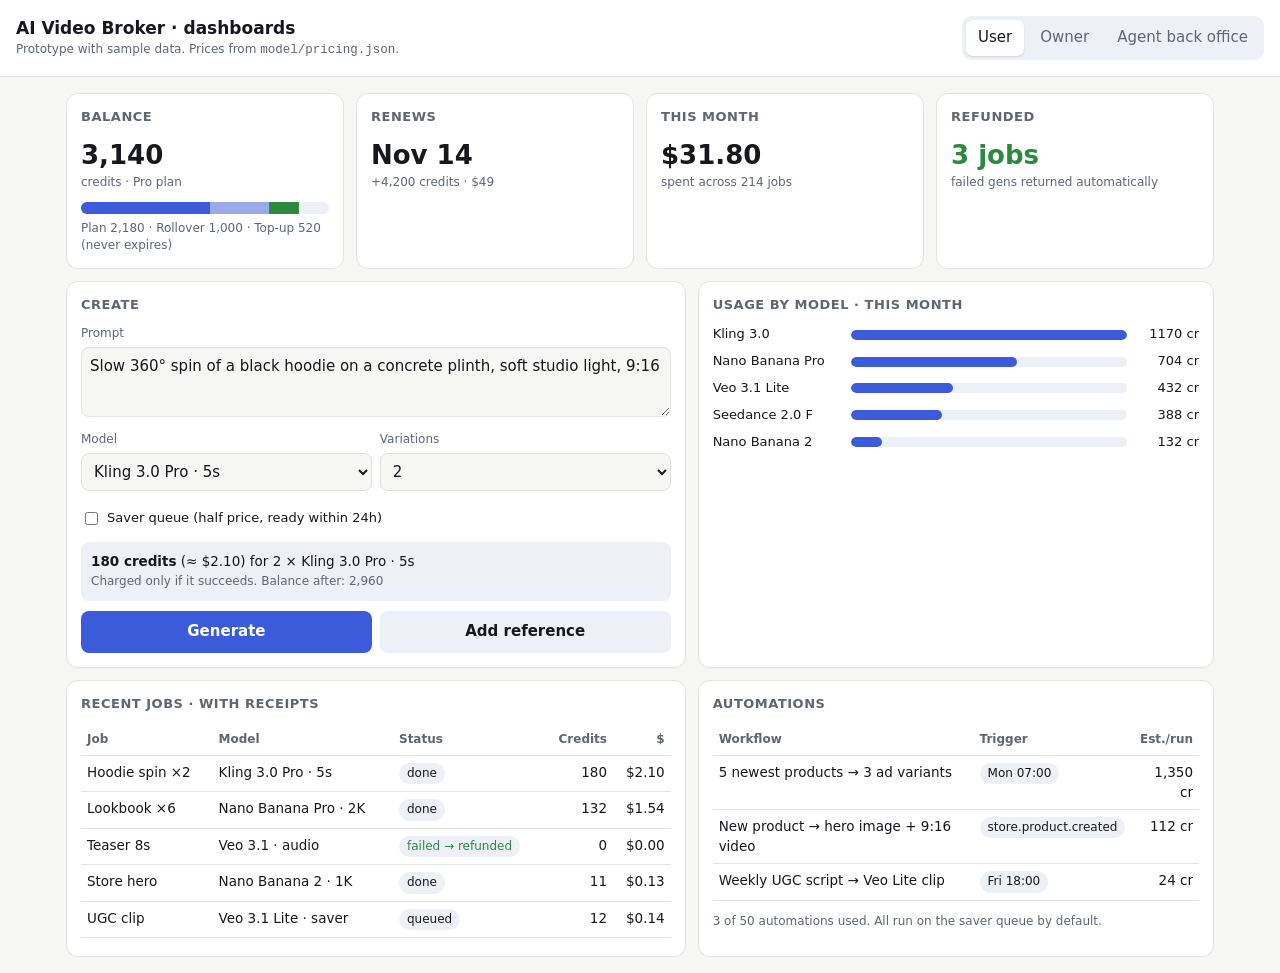
==== ventures/video-broker/dashboards/index.html @ 24be9434 "Add AI video broker venture: business plan, pricing model, architecture, dashboards Business/sales/m" ====
<!doctype html>
<html lang="en">
<head>
<meta charset="utf-8">
<meta name="viewport" content="width=device-width, initial-scale=1">
<title>Broker Dashboards</title>
<style>
:root{
  --bg:#f6f6f4;--panel:#ffffff;--ink:#16181d;--muted:#5f6672;--line:#e3e4e1;
  --accent:#3b5bdb;--accent-ink:#ffffff;--good:#2b8a3e;--warn:#c77700;--bad:#c92a2a;
  --bar:#3b5bdb;--bar2:#9aa9e8;--chip:#eef0f7;
}
@media (prefers-color-scheme: dark){
  :root:not([data-theme="light"]){
    --bg:#0f1115;--panel:#171a21;--ink:#e8eaed;--muted:#9aa1ad;--line:#262a33;
    --accent:#7b93f0;--accent-ink:#0f1115;--good:#55c271;--warn:#e9a23b;--bad:#ef6b6b;
    --bar:#7b93f0;--bar2:#3d4a80;--chip:#20242e;
  }
}
:root[data-theme="dark"]{
  --bg:#0f1115;--panel:#171a21;--ink:#e8eaed;--muted:#9aa1ad;--line:#262a33;
  --accent:#7b93f0;--accent-ink:#0f1115;--good:#55c271;--warn:#e9a23b;--bad:#ef6b6b;
  --bar:#7b93f0;--bar2:#3d4a80;--chip:#20242e;
}
*{box-sizing:border-box}
body{margin:0;background:var(--bg);color:var(--ink);font:15px/1.45 system-ui,-apple-system,"Segoe UI",Roboto,sans-serif}
header{display:flex;flex-wrap:wrap;gap:12px;align-items:center;justify-content:space-between;padding:16px;border-bottom:1px solid var(--line);background:var(--panel);position:sticky;top:0;z-index:2}
header h1{font-size:17px;margin:0}
.note{font-size:12px;color:var(--muted)}
nav{display:flex;gap:4px;background:var(--chip);padding:4px;border-radius:10px}
nav button{border:0;background:transparent;color:var(--muted);padding:7px 12px;border-radius:7px;font:inherit;cursor:pointer}
nav button[aria-selected="true"]{background:var(--panel);color:var(--ink);box-shadow:0 1px 2px rgba(0,0,0,.12)}
main{max-width:1180px;margin:0 auto;padding:16px}
section[hidden]{display:none}
.grid{display:grid;gap:12px}
.kpis{grid-template-columns:repeat(auto-fit,minmax(160px,1fr))}
.two{grid-template-columns:1fr}
@media(min-width:880px){.two{grid-template-columns:1.2fr 1fr}}
.card{background:var(--panel);border:1px solid var(--line);border-radius:12px;padding:14px;min-width:0}
.card h2{font-size:13px;font-weight:600;color:var(--muted);margin:0 0 10px;text-transform:uppercase;letter-spacing:.04em}
.big{font-size:26px;font-weight:650;font-variant-numeric:tabular-nums}
.sub{font-size:12px;color:var(--muted)}
.good{color:var(--good)}.warn{color:var(--warn)}.bad{color:var(--bad)}
table{width:100%;border-collapse:collapse;font-size:13.5px;font-variant-numeric:tabular-nums}
th,td{text-align:left;padding:7px 6px;border-bottom:1px solid var(--line);vertical-align:top}
th{color:var(--muted);font-weight:600;font-size:12px}
td.n,th.n{text-align:right}
.scroll{overflow-x:auto}
.bars{display:grid;gap:8px}
.bar-row{display:grid;grid-template-columns:130px 1fr 64px;gap:8px;align-items:center;font-size:13px}
.bar-track{height:10px;background:var(--chip);border-radius:5px;overflow:hidden}
.bar-fill{height:100%;background:var(--bar);border-radius:5px}
.meter{height:12px;background:var(--chip);border-radius:6px;overflow:hidden;display:flex;margin:10px 0 6px}
.meter span{display:block;height:100%}
label{font-size:12px;color:var(--muted);display:block;margin:8px 0 4px}
textarea,select,input{width:100%;font:inherit;color:var(--ink);background:var(--bg);border:1px solid var(--line);border-radius:8px;padding:8px}
textarea{min-height:70px;resize:vertical}
.row{display:flex;gap:8px;flex-wrap:wrap;align-items:center}
.row>*{flex:1 1 140px}
.btn{border:0;background:var(--accent);color:var(--accent-ink);padding:10px 14px;border-radius:8px;font:inherit;font-weight:600;cursor:pointer}
.btn.ghost{background:var(--chip);color:var(--ink)}
.quote{margin-top:10px;padding:10px;border-radius:8px;background:var(--chip);font-size:13.5px}
.chip{display:inline-block;padding:2px 8px;border-radius:999px;background:var(--chip);font-size:12px}
.toggle{display:flex;gap:6px;align-items:center;font-size:13px;color:var(--ink)}
.toggle input{width:auto}
code,pre{font-family:ui-monospace,SFMono-Regular,Menlo,monospace;font-size:12.5px}
pre{background:var(--chip);padding:10px;border-radius:8px;overflow-x:auto;margin:0}
.stack>*+*{margin-top:12px}
</style>
</head>
<body>
<header>
  <div>
    <h1>AI Video Broker · dashboards</h1>
    <div class="note">Prototype with sample data. Prices from <code>model/pricing.json</code>.</div>
  </div>
  <nav role="tablist">
    <button role="tab" aria-selected="true" data-tab="user">User</button>
    <button role="tab" aria-selected="false" data-tab="owner">Owner</button>
    <button role="tab" aria-selected="false" data-tab="agents">Agent back office</button>
  </nav>
</header>

<main>
<!-- ============ USER ============ -->
<section id="user" class="stack">
  <div class="grid kpis">
    <div class="card"><h2>Balance</h2><div class="big">3,140</div><div class="sub">credits · Pro plan</div>
      <div class="meter" title="Plan grant / rollover / top-up">
        <span style="width:52%;background:var(--bar)"></span><span style="width:24%;background:var(--bar2)"></span><span style="width:12%;background:var(--good)"></span>
      </div>
      <div class="sub">Plan 2,180 · Rollover 1,000 · Top-up 520 (never expires)</div></div>
    <div class="card"><h2>Renews</h2><div class="big">Nov 14</div><div class="sub">+4,200 credits · $49</div></div>
    <div class="card"><h2>This month</h2><div class="big">$31.80</div><div class="sub">spent across 214 jobs</div></div>
    <div class="card"><h2>Refunded</h2><div class="big good">3 jobs</div><div class="sub">failed gens returned automatically</div></div>
  </div>

  <div class="grid two">
    <div class="card">
      <h2>Create</h2>
      <label for="prompt">Prompt</label>
      <textarea id="prompt">Slow 360° spin of a black hoodie on a concrete plinth, soft studio light, 9:16</textarea>
      <div class="row">
        <div><label for="model">Model</label><select id="model"></select></div>
        <div><label for="count">Variations</label><select id="count"><option>1</option><option selected>2</option><option>4</option></select></div>
      </div>
      <div class="row" style="margin-top:10px">
        <label class="toggle"><input type="checkbox" id="saver"> Saver queue (half price, ready within 24h)</label>
      </div>
      <div class="quote" id="quote"></div>
      <div class="row" style="margin-top:10px"><button class="btn" id="go">Generate</button><button class="btn ghost">Add reference</button></div>
    </div>
    <div class="card">
      <h2>Usage by model · this month</h2>
      <div class="bars" id="usage"></div>
    </div>
  </div>

  <div class="grid two">
    <div class="card scroll">
      <h2>Recent jobs · with receipts</h2>
      <table id="jobs"><thead><tr><th>Job</th><th>Model</th><th>Status</th><th class="n">Credits</th><th class="n">$</th></tr></thead><tbody></tbody></table>
    </div>
    <div class="card">
      <h2>Automations</h2>
      <table><thead><tr><th>Workflow</th><th>Trigger</th><th class="n">Est./run</th></tr></thead><tbody>
        <tr><td>5 newest products → 3 ad variants</td><td><span class="chip">Mon 07:00</span></td><td class="n">1,350 cr</td></tr>
        <tr><td>New product → hero image + 9:16 video</td><td><span class="chip">store.product.created</span></td><td class="n">112 cr</td></tr>
        <tr><td>Weekly UGC script → Veo Lite clip</td><td><span class="chip">Fri 18:00</span></td><td class="n">24 cr</td></tr>
      </tbody></table>
      <p class="sub">3 of 50 automations used. All run on the saver queue by default.</p>
    </div>
  </div>
</section>

<!-- ============ OWNER ============ -->
<section id="owner" class="stack" hidden>
  <div class="grid kpis">
    <div class="card"><h2>MRR</h2><div class="big">$67.5k</div><div class="sub good">+11.2% m/m</div></div>
    <div class="card"><h2>Paid subs</h2><div class="big">1,500</div><div class="sub">60/30/10 Creator/Pro/Studio</div></div>
    <div class="card"><h2>Gross margin</h2><div class="big">58%</div><div class="sub">target ≥ 55%</div></div>
    <div class="card"><h2>Credit utilization</h2><div class="big">63%</div><div class="sub">of granted credits spent</div></div>
    <div class="card"><h2>Rollover liability</h2><div class="big warn">$9.8k</div><div class="sub">unspent credits (deferred revenue)</div></div>
    <div class="card"><h2>Failed jobs</h2><div class="big">1.9%</div><div class="sub">all auto-refunded</div></div>
  </div>

  <div class="grid two">
    <div class="card scroll">
      <h2>Margin by model</h2>
      <p class="sub" style="margin-top:-6px">Per-job margin on credits actually spent. The 58% headline also counts plan credits that go unused.</p>
      <table id="margin"><thead><tr><th>Model</th><th class="n">Jobs</th><th class="n">Revenue</th><th class="n">Wholesale</th><th class="n">GM</th></tr></thead><tbody></tbody></table>
    </div>
    <div class="card">
      <h2>Provider spend · month to date</h2>
      <div class="bars" id="providers"></div>
      <p class="sub">Prepaid wallet floors alert at 5 days of runway.</p>
    </div>
  </div>

  <div class="grid two">
    <div class="card scroll">
      <h2>Cohort retention (logo)</h2>
      <table><thead><tr><th>Cohort</th><th class="n">M1</th><th class="n">M2</th><th class="n">M3</th><th class="n">M6</th></tr></thead><tbody>
        <tr><td>May</td><td class="n">88%</td><td class="n">79%</td><td class="n">73%</td><td class="n">62%</td></tr>
        <tr><td>Jun</td><td class="n">90%</td><td class="n">82%</td><td class="n">76%</td><td class="n">—</td></tr>
        <tr><td>Jul</td><td class="n">91%</td><td class="n">84%</td><td class="n">—</td><td class="n">—</td></tr>
      </tbody></table>
    </div>
    <div class="card">
      <h2>Acquisition · last 30 days</h2>
      <div class="bars" id="channels"></div>
      <p class="sub">CAC per paid sub. Kill line: $60 Creator / $120 Pro.</p>
    </div>
  </div>
</section>

<!-- ============ AGENTS ============ -->
<section id="agents" class="stack" hidden>
  <div class="grid kpis">
    <div class="card"><h2>Active agent keys</h2><div class="big">4</div><div class="sub">of 5 on Pro</div></div>
    <div class="card"><h2>Agent spend MTD</h2><div class="big">1,912</div><div class="sub">credits · capped at 3,000</div></div>
    <div class="card"><h2>Tasks today</h2><div class="big">37</div><div class="sub">2 waiting for approval</div></div>
    <div class="card"><h2>Blocked by caps</h2><div class="big warn">1</div><div class="sub">over per-job limit</div></div>
  </div>

  <div class="card scroll">
    <h2>Agent keys</h2>
    <table id="keys"><thead><tr><th>Agent</th><th>Surface</th><th>Scopes</th><th class="n">Per-job cap</th><th class="n">MTD / monthly cap</th></tr></thead><tbody></tbody></table>
  </div>

  <div class="grid two">
    <div class="card scroll">
      <h2>Task queue</h2>
      <table><thead><tr><th>Task</th><th>Agent</th><th>Status</th><th class="n">Credits</th></tr></thead><tbody>
        <tr><td>3 ad variants · SKU HGL-112</td><td>FORGE (Claude)</td><td><span class="chip">running</span></td><td class="n">270 held</td></tr>
        <tr><td>Veo 3.1 8s launch teaser</td><td>Slack bot</td><td><span class="chip warn">needs approval</span></td><td class="n">513</td></tr>
        <tr><td>Nano Banana Pro lookbook ×12</td><td>n8n</td><td><span class="chip">saver · queued</span></td><td class="n">132 held</td></tr>
        <tr><td>Seedance 2.0 15s</td><td>Discord bot</td><td><span class="chip bad">blocked: per-job cap</span></td><td class="n">0</td></tr>
      </tbody></table>
    </div>
    <div class="card">
      <h2>Connect an agent</h2>
      <p class="sub">Claude: Settings → Connectors → Add custom connector, then paste the URL. Headless agents use a bearer key.</p>
      <pre>{
  "mcpServers": {
    "video-broker": {
      "type": "http",
      "url": "https://api.example.com/mcp",
      "headers": { "Authorization": "Bearer ak_live_…" }
    }
  }
}</pre>
      <p class="sub">Tools: list_models · quote · generate · get_job · cancel_job · upload_media · list_workflows · run_workflow · create_workflow · get_balance · list_library · store_list_products · request_topup_link</p>
    </div>
  </div>

  <div class="card scroll">
    <h2>Audit log</h2>
    <table><thead><tr><th>Time</th><th>Key</th><th>Tool</th><th>Result</th><th class="n">Credits</th></tr></thead><tbody>
      <tr><td>09:42</td><td>FORGE</td><td>generate</td><td>hold → running</td><td class="n">−270 held</td></tr>
      <tr><td>09:40</td><td>FORGE</td><td>quote</td><td>q_8f2 · 270 cr</td><td class="n">0</td></tr>
      <tr><td>09:31</td><td>Discord bot</td><td>generate</td><td>refused: 488 &gt; per-job cap 300</td><td class="n">0</td></tr>
      <tr><td>08:05</td><td>n8n</td><td>run_workflow</td><td>pre-quoted 132 · saver lane</td><td class="n">−132 held</td></tr>
      <tr><td>07:58</td><td>Slack bot</td><td>request_topup_link</td><td>link sent to owner</td><td class="n">0</td></tr>
    </tbody></table>
  </div>
</section>
</main>

<script>
// Keep in sync with model/pricing.json (wholesale USD, markup 1.6, saver 0.5, Pro plan rate).
const MARKUP = 1.6, SAVER = 0.5, FACE = 0.01, PLAN_RATE = 49 / 4200;
const MODELS = [
  ["Auto · fast & cheap (Veo 3.1 Lite 5s)", 0.15],
  ["Nano Banana 2 · 1K image", 0.067],
  ["Nano Banana Pro · 2K image", 0.134],
  ["Kling 2.5 Turbo · 5s", 0.35],
  ["Kling 3.0 Pro · 5s", 0.56],
  ["Seedance 2.0 Fast · 720p 5s", 1.21],
  ["Seedance 2.0 · 720p 5s", 1.52],
  ["Veo 3.1 · 8s · audio", 3.20],
];
const credits = (w, saver) => Math.ceil(w * MARKUP * (saver ? SAVER : 1) / FACE);

const sel = document.getElementById("model");
MODELS.forEach(([name], i) => sel.add(new Option(name, i, false, i === 4)));
function renderQuote(){
  const [name, w] = MODELS[sel.value];
  const n = +document.getElementById("count").value;
  const saver = document.getElementById("saver").checked;
  const c = credits(w, saver) * n;
  document.getElementById("quote").innerHTML =
    `<b>${c.toLocaleString()} credits</b> (≈ $${(c * PLAN_RATE).toFixed(2)}) for ${n} × ${name}` +
    (saver ? " · saver queue" : "") + `<br><span class="sub">Charged only if it succeeds. Balance after: ${(3140 - c).toLocaleString()}</span>`;
}
["model","count","saver"].forEach(id => document.getElementById(id).addEventListener("input", renderQuote));
renderQuote();
document.getElementById("go").addEventListener("click", () => {
  document.getElementById("quote").insertAdjacentHTML("beforeend", '<br><span class="good">Queued (prototype: nothing is sent).</span>');
});

function bars(el, rows, fmt){
  const max = Math.max(...rows.map(r => r[1]));
  document.getElementById(el).innerHTML = rows.map(([k, v]) =>
    `<div class="bar-row"><span>${k}</span><div class="bar-track"><div class="bar-fill" style="width:${v / max * 100}%"></div></div><span style="text-align:right">${fmt(v)}</span></div>`).join("");
}
bars("usage", [["Kling 3.0", 1170], ["Nano Banana Pro", 704], ["Veo 3.1 Lite", 432], ["Seedance 2.0 F", 388], ["Nano Banana 2", 132]], v => v + " cr");
bars("providers", [["fal.ai (Kling, Veo Lite)", 12400], ["Google (Nano Banana, Veo)", 10400], ["BytePlus (Seedance)", 4700]], v => "$" + (v / 1000).toFixed(1) + "k");
bars("channels", [["Affiliates", 31], ["Organic social", 12], ["SEO", 18], ["TikTok ads", 54], ["Meta ads", 71]], v => "$" + v);

const jobs = [
  ["Hoodie spin ×2", "Kling 3.0 Pro · 5s", "done", 180],
  ["Lookbook ×6", "Nano Banana Pro · 2K", "done", 132],
  ["Teaser 8s", "Veo 3.1 · audio", "failed → refunded", 0],
  ["Store hero", "Nano Banana 2 · 1K", "done", 11],
  ["UGC clip", "Veo 3.1 Lite · saver", "queued", 12],
];
document.querySelector("#jobs tbody").innerHTML = jobs.map(([j, m, s, c]) =>
  `<tr><td>${j}</td><td>${m}</td><td><span class="chip ${s.startsWith("failed") ? "good" : ""}">${s}</span></td><td class="n">${c}</td><td class="n">$${(c * PLAN_RATE).toFixed(2)}</td></tr>`).join("");

// Revenue at credit face value; wholesale = revenue / markup (saver jobs earn half and cost half).
const marginRows = [["Kling 3.0 Pro", 16500, 0.56], ["Nano Banana Pro", 35400, 0.134], ["Veo 3.1 Lite", 20900, 0.15], ["Seedance 2.0 Fast", 3900, 1.21], ["Veo 3.1 8s", 1250, 3.20], ["Nano Banana 2", 24400, 0.067]];
document.querySelector("#margin tbody").innerHTML = marginRows.map(([m, n, w]) => {
  const rev = n * credits(w) * PLAN_RATE, cost = n * w, gm = (1 - cost / rev) * 100;
  return `<tr><td>${m}</td><td class="n">${n.toLocaleString()}</td><td class="n">$${(rev / 1000).toFixed(1)}k</td><td class="n">$${(cost / 1000).toFixed(1)}k</td><td class="n">${gm.toFixed(0)}%</td></tr>`;
}).join("");

const keys = [
  ["FORGE (Claude connector)", "MCP · OAuth", "jobs:write, workflows:run", 300, 1240, 1500],
  ["Slack bot", "Slack", "jobs:write · approval > 400", 600, 380, 800],
  ["n8n nightly", "REST", "workflows:run", 200, 260, 500],
  ["Discord bot", "Discord", "jobs:write", 300, 32, 200],
];
document.querySelector("#keys tbody").innerHTML = keys.map(([a, s, sc, pj, mtd, cap]) =>
  `<tr><td>${a}</td><td>${s}</td><td><span class="chip">${sc}</span></td><td class="n">${pj}</td><td class="n ${mtd / cap > .8 ? "warn" : ""}">${mtd.toLocaleString()} / ${cap.toLocaleString()}</td></tr>`).join("");

document.querySelectorAll("nav button").forEach(b => b.addEventListener("click", () => {
  document.querySelectorAll("nav button").forEach(x => x.setAttribute("aria-selected", x === b));
  document.querySelectorAll("main section").forEach(s => s.hidden = s.id !== b.dataset.tab);
  try { localStorage.setItem("tab", b.dataset.tab); } catch (e) {}
}));
try { const t = localStorage.getItem("tab"); if (t) document.querySelector(`nav [data-tab="${t}"]`)?.click(); } catch (e) {}
</script>
</body>
</html>
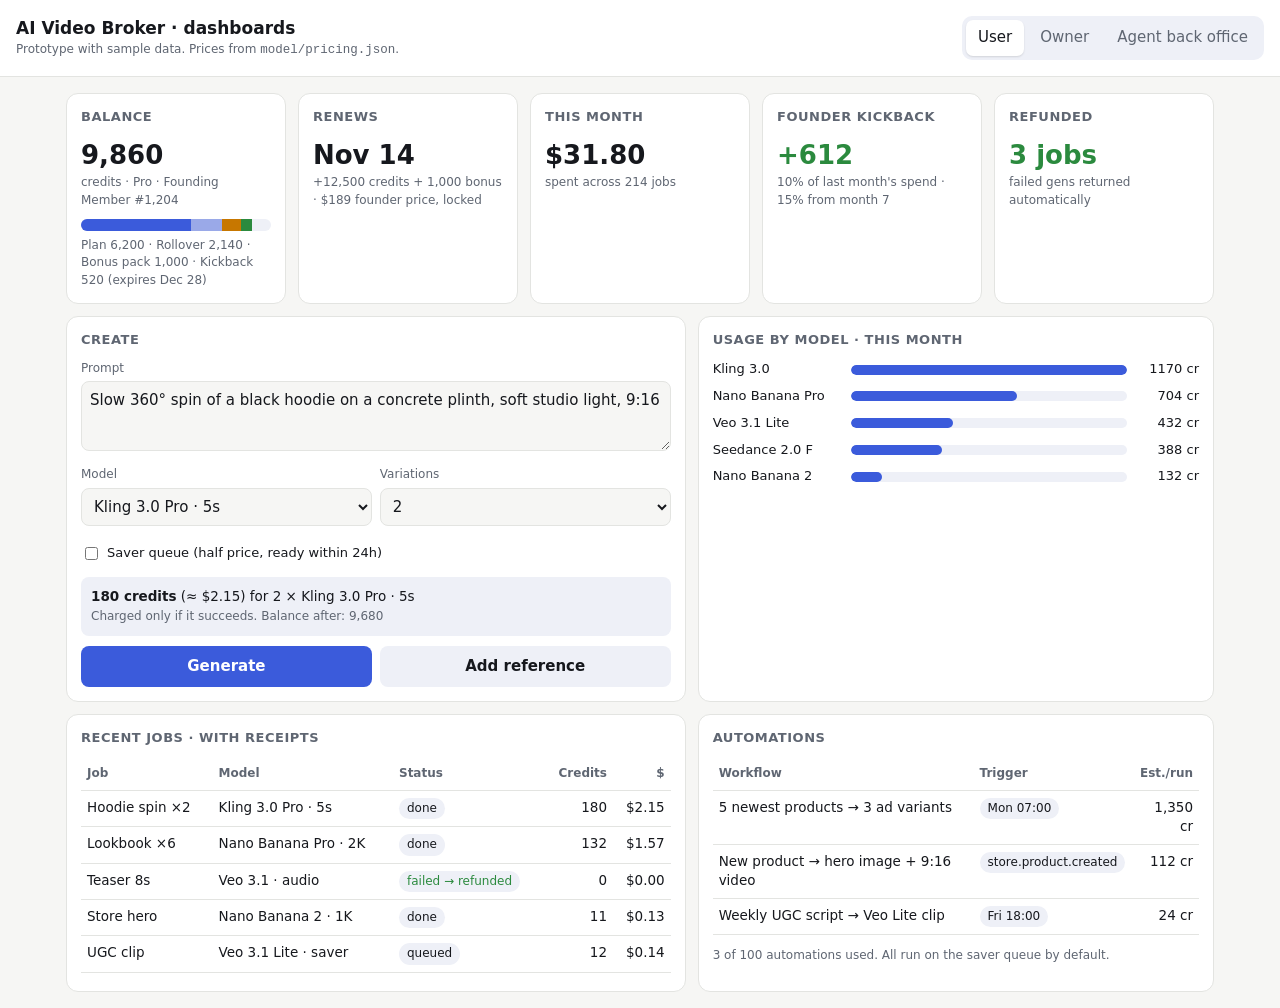
==== commit a8545241: "Reprice video broker as premium tier with Founding Members; add profit rule and home page design - P" ====
--- a/ventures/video-broker/dashboards/index.html
+++ b/ventures/video-broker/dashboards/index.html
@@ -85,13 +85,14 @@
 <!-- ============ USER ============ -->
 <section id="user" class="stack">
   <div class="grid kpis">
-    <div class="card"><h2>Balance</h2><div class="big">3,140</div><div class="sub">credits · Pro plan</div>
+    <div class="card"><h2>Balance</h2><div class="big">9,860</div><div class="sub">credits · Pro · Founding Member #1,204</div>
       <div class="meter" title="Plan grant / rollover / top-up">
-        <span style="width:52%;background:var(--bar)"></span><span style="width:24%;background:var(--bar2)"></span><span style="width:12%;background:var(--good)"></span>
+        <span style="width:58%;background:var(--bar)"></span><span style="width:16%;background:var(--bar2)"></span><span style="width:10%;background:var(--warn)"></span><span style="width:6%;background:var(--good)"></span>
       </div>
-      <div class="sub">Plan 2,180 · Rollover 1,000 · Top-up 520 (never expires)</div></div>
-    <div class="card"><h2>Renews</h2><div class="big">Nov 14</div><div class="sub">+4,200 credits · $49</div></div>
+      <div class="sub">Plan 6,200 · Rollover 2,140 · Bonus pack 1,000 · Kickback 520 (expires Dec 28)</div></div>
+    <div class="card"><h2>Renews</h2><div class="big">Nov 14</div><div class="sub">+12,500 credits + 1,000 bonus · $189 founder price, locked</div></div>
     <div class="card"><h2>This month</h2><div class="big">$31.80</div><div class="sub">spent across 214 jobs</div></div>
+    <div class="card"><h2>Founder kickback</h2><div class="big good">+612</div><div class="sub">10% of last month's spend · 15% from month 7</div></div>
     <div class="card"><h2>Refunded</h2><div class="big good">3 jobs</div><div class="sub">failed gens returned automatically</div></div>
   </div>
 
@@ -128,7 +129,7 @@
         <tr><td>New product → hero image + 9:16 video</td><td><span class="chip">store.product.created</span></td><td class="n">112 cr</td></tr>
         <tr><td>Weekly UGC script → Veo Lite clip</td><td><span class="chip">Fri 18:00</span></td><td class="n">24 cr</td></tr>
       </tbody></table>
-      <p class="sub">3 of 50 automations used. All run on the saver queue by default.</p>
+      <p class="sub">3 of 100 automations used. All run on the saver queue by default.</p>
     </div>
   </div>
 </section>
@@ -136,11 +137,13 @@
 <!-- ============ OWNER ============ -->
 <section id="owner" class="stack" hidden>
   <div class="grid kpis">
-    <div class="card"><h2>MRR</h2><div class="big">$67.5k</div><div class="sub good">+11.2% m/m</div></div>
-    <div class="card"><h2>Paid subs</h2><div class="big">1,500</div><div class="sub">60/30/10 Creator/Pro/Studio</div></div>
-    <div class="card"><h2>Gross margin</h2><div class="big">58%</div><div class="sub">target ≥ 55%</div></div>
+    <div class="card"><h2>MRR</h2><div class="big">$180k</div><div class="sub good">+11.2% m/m</div></div>
+    <div class="card"><h2>Paid subs</h2><div class="big">1,000</div><div class="sub">50/30/15/5 Starter/Pro/Studio/Elite</div></div>
+    <div class="card"><h2>Gross margin</h2><div class="big">55%</div><div class="sub">worst-case floor 25% · CI-enforced</div></div>
     <div class="card"><h2>Credit utilization</h2><div class="big">63%</div><div class="sub">of granted credits spent</div></div>
-    <div class="card"><h2>Rollover liability</h2><div class="big warn">$9.8k</div><div class="sub">unspent credits (deferred revenue)</div></div>
+    <div class="card"><h2>Rollover liability</h2><div class="big warn">$24.6k</div><div class="sub">unspent credits (deferred revenue)</div></div>
+    <div class="card"><h2>Founding seats</h2><div class="big">1,000</div><div class="sub">of 10,000 claimed · kickback liability $3.1k</div></div>
+    <div class="card"><h2>CAC tests</h2><div class="big">$6.2k</div><div class="sub">of $14k capped loss budget used</div></div>
     <div class="card"><h2>Failed jobs</h2><div class="big">1.9%</div><div class="sub">all auto-refunded</div></div>
   </div>
 
@@ -169,7 +172,7 @@
     <div class="card">
       <h2>Acquisition · last 30 days</h2>
       <div class="bars" id="channels"></div>
-      <p class="sub">CAC per paid sub. Kill line: $60 Creator / $120 Pro.</p>
+      <p class="sub">CAC per paid sub. Kill line: $150 Starter / $300 Pro. Meta is over the Starter line.</p>
     </div>
   </div>
 </section>
@@ -229,7 +232,7 @@
 
 <script>
 // Keep in sync with model/pricing.json (wholesale USD, markup 1.6, saver 0.5, Pro plan rate).
-const MARKUP = 1.6, SAVER = 0.5, FACE = 0.01, PLAN_RATE = 49 / 4200;
+const MARKUP = 1.6, SAVER = 0.5, FACE = 0.01, PLAN_RATE = 149 / 12500;
 const MODELS = [
   ["Auto · fast & cheap (Veo 3.1 Lite 5s)", 0.15],
   ["Nano Banana 2 · 1K image", 0.067],
@@ -251,7 +254,7 @@
   const c = credits(w, saver) * n;
   document.getElementById("quote").innerHTML =
     `<b>${c.toLocaleString()} credits</b> (≈ $${(c * PLAN_RATE).toFixed(2)}) for ${n} × ${name}` +
-    (saver ? " · saver queue" : "") + `<br><span class="sub">Charged only if it succeeds. Balance after: ${(3140 - c).toLocaleString()}</span>`;
+    (saver ? " · saver queue" : "") + `<br><span class="sub">Charged only if it succeeds. Balance after: ${(9860 - c).toLocaleString()}</span>`;
 }
 ["model","count","saver"].forEach(id => document.getElementById(id).addEventListener("input", renderQuote));
 renderQuote();
@@ -265,8 +268,8 @@
     `<div class="bar-row"><span>${k}</span><div class="bar-track"><div class="bar-fill" style="width:${v / max * 100}%"></div></div><span style="text-align:right">${fmt(v)}</span></div>`).join("");
 }
 bars("usage", [["Kling 3.0", 1170], ["Nano Banana Pro", 704], ["Veo 3.1 Lite", 432], ["Seedance 2.0 F", 388], ["Nano Banana 2", 132]], v => v + " cr");
-bars("providers", [["fal.ai (Kling, Veo Lite)", 12400], ["Google (Nano Banana, Veo)", 10400], ["BytePlus (Seedance)", 4700]], v => "$" + (v / 1000).toFixed(1) + "k");
-bars("channels", [["Affiliates", 31], ["Organic social", 12], ["SEO", 18], ["TikTok ads", 54], ["Meta ads", 71]], v => "$" + v);
+bars("providers", [["fal.ai (Kling, Veo Lite)", 31000], ["Google (Nano Banana, Veo)", 26000], ["BytePlus (Seedance)", 11800]], v => "$" + (v / 1000).toFixed(1) + "k");
+bars("channels", [["Affiliates", 78], ["Organic social", 30], ["SEO", 45], ["TikTok ads", 135], ["Meta ads", 178]], v => "$" + v);
 
 const jobs = [
   ["Hoodie spin ×2", "Kling 3.0 Pro · 5s", "done", 180],
@@ -279,7 +282,7 @@
   `<tr><td>${j}</td><td>${m}</td><td><span class="chip ${s.startsWith("failed") ? "good" : ""}">${s}</span></td><td class="n">${c}</td><td class="n">$${(c * PLAN_RATE).toFixed(2)}</td></tr>`).join("");
 
 // Revenue at credit face value; wholesale = revenue / markup (saver jobs earn half and cost half).
-const marginRows = [["Kling 3.0 Pro", 16500, 0.56], ["Nano Banana Pro", 35400, 0.134], ["Veo 3.1 Lite", 20900, 0.15], ["Seedance 2.0 Fast", 3900, 1.21], ["Veo 3.1 8s", 1250, 3.20], ["Nano Banana 2", 24400, 0.067]];
+const marginRows = [["Kling 3.0 Pro", 41250, 0.56], ["Nano Banana Pro", 88500, 0.134], ["Veo 3.1 Lite", 52250, 0.15], ["Seedance 2.0 Fast", 9750, 1.21], ["Veo 3.1 8s", 3125, 3.20], ["Nano Banana 2", 61000, 0.067]];
 document.querySelector("#margin tbody").innerHTML = marginRows.map(([m, n, w]) => {
   const rev = n * credits(w) * PLAN_RATE, cost = n * w, gm = (1 - cost / rev) * 100;
   return `<tr><td>${m}</td><td class="n">${n.toLocaleString()}</td><td class="n">$${(rev / 1000).toFixed(1)}k</td><td class="n">$${(cost / 1000).toFixed(1)}k</td><td class="n">${gm.toFixed(0)}%</td></tr>`;
